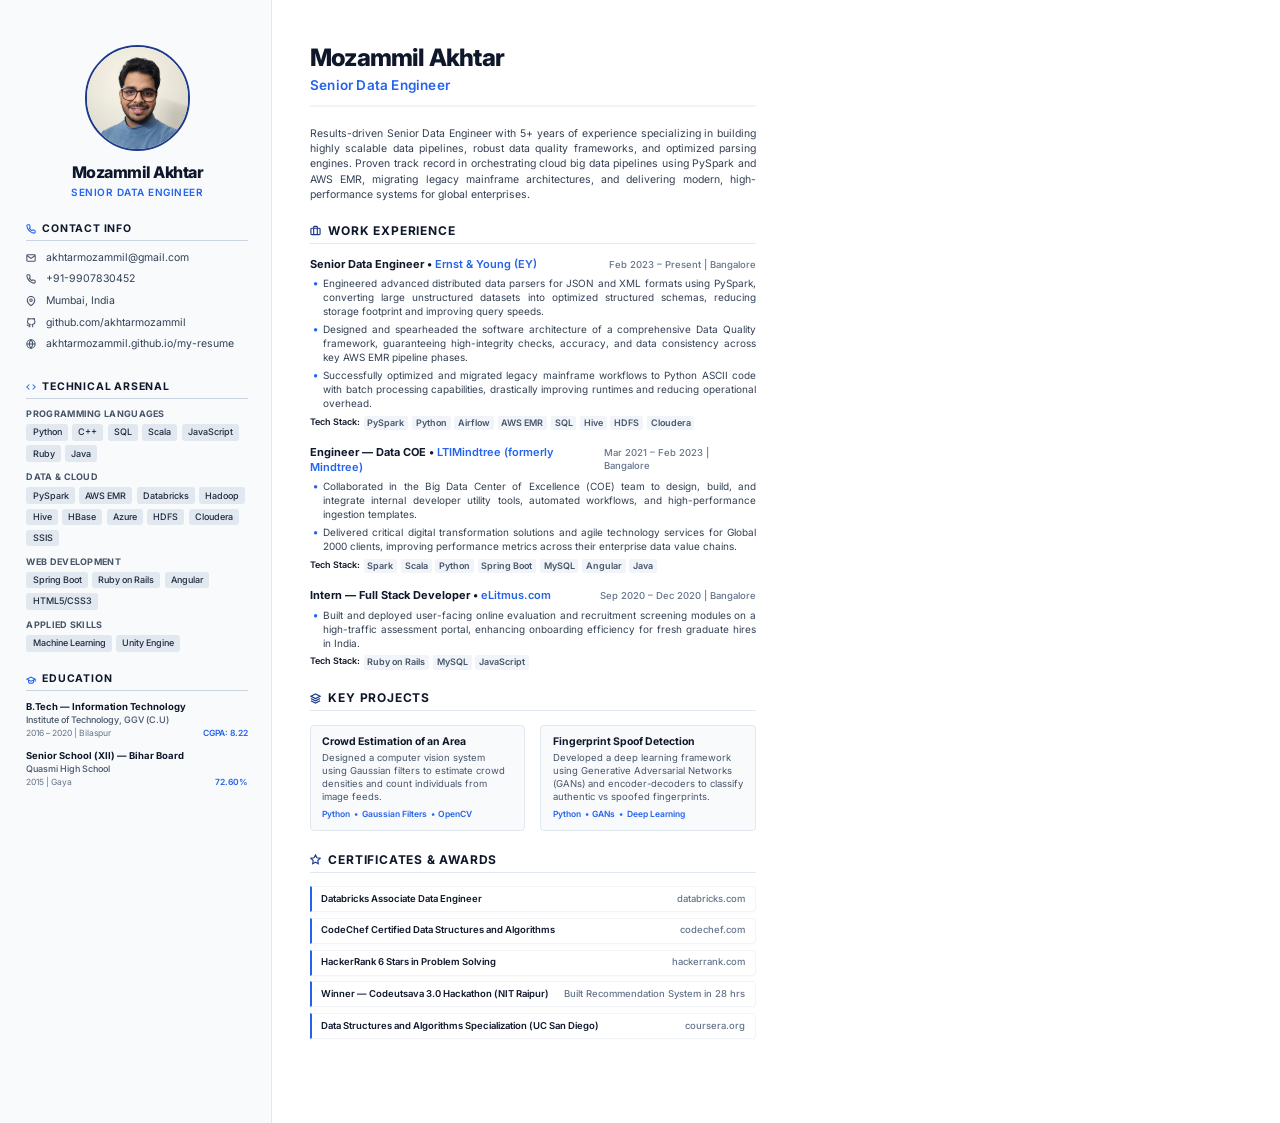
==== resume_pdf.html @ bd5a19d6 "Add modern single-page print-optimized resume PDF and update download link" ====
<!DOCTYPE html>
<html lang="en">
<head>
  <meta charset="UTF-8">
  <meta name="viewport" content="width=device-width, initial-scale=1.0">
  <title>Mozammil Akhtar — Resume</title>
  <style>
    @import url('https://fonts.googleapis.com/css2?family=Inter:wght@300;400;500;600;700;800&display=swap');

    @page {
      size: A4;
      margin: 0;
    }

    * {
      box-sizing: border-box;
      margin: 0;
      padding: 0;
    }

    body {
      font-family: 'Inter', sans-serif;
      color: #1e293b;
      background-color: #ffffff;
      line-height: 1.35;
      font-size: 10.5px;
      -webkit-print-color-adjust: exact;
      print-color-adjust: exact;
      width: 210mm;
      height: 297mm;
      overflow: hidden;
    }

    .resume {
      display: flex;
      width: 210mm;
      height: 297mm;
      overflow: hidden;
    }

    /* Left Sidebar */
    .sidebar {
      width: 72mm;
      height: 100%;
      background-color: #f8fafc;
      border-right: 1px solid #e2e8f0;
      padding: 12mm 6mm 10mm 7mm;
      display: flex;
      flex-direction: column;
      flex-shrink: 0;
    }

    /* Right Main Content */
    .main-content {
      width: 138mm;
      height: 100%;
      padding: 12mm 10mm 10mm 10mm;
      display: flex;
      flex-direction: column;
      overflow: hidden;
    }

    /* Profile Section */
    .profile-section {
      text-align: center;
      margin-bottom: 6mm;
    }

    .profile-img-container {
      position: relative;
      width: 28mm;
      height: 28mm;
      margin: 0 auto 3mm auto;
    }

    .profile-img {
      width: 100%;
      height: 100%;
      border-radius: 50%;
      object-fit: cover;
      border: 2.5px solid #1e3a8a;
    }

    .sidebar-name {
      font-size: 16px;
      font-weight: 800;
      color: #0f172a;
      letter-spacing: -0.5px;
      margin-bottom: 0.5mm;
    }

    .sidebar-subtitle {
      font-size: 10px;
      font-weight: 600;
      color: #2563eb;
      text-transform: uppercase;
      letter-spacing: 0.5px;
    }

    /* Sidebar Sections */
    .sidebar-block {
      margin-bottom: 5.5mm;
    }

    .sidebar-block:last-child {
      margin-bottom: 0;
    }

    .sidebar-title {
      font-size: 10.5px;
      font-weight: 700;
      color: #0f172a;
      text-transform: uppercase;
      letter-spacing: 0.8px;
      border-bottom: 1.5px solid #cbd5e1;
      padding-bottom: 1mm;
      margin-bottom: 2.5mm;
      display: flex;
      align-items: center;
      gap: 1.5mm;
    }

    .sidebar-title svg {
      color: #2563eb;
      flex-shrink: 0;
    }

    /* Contact Details */
    .contact-item {
      display: flex;
      align-items: center;
      gap: 2.5mm;
      margin-bottom: 2mm;
      color: #334155;
    }

    .contact-item svg {
      color: #475569;
      flex-shrink: 0;
    }

    .contact-item a {
      color: #334155;
      text-decoration: none;
      font-weight: 400;
    }

    .contact-item a:hover {
      color: #2563eb;
    }

    /* Skills */
    .skill-group {
      margin-bottom: 2.5mm;
    }

    .skill-group:last-child {
      margin-bottom: 0;
    }

    .skill-group-title {
      font-size: 9px;
      font-weight: 700;
      color: #475569;
      text-transform: uppercase;
      letter-spacing: 0.3px;
      margin-bottom: 1mm;
    }

    .skill-list {
      display: flex;
      flex-wrap: wrap;
      gap: 1.2mm;
    }

    .skill-badge {
      background-color: #e2e8f0;
      color: #1e293b;
      padding: 0.6mm 1.6mm;
      border-radius: 3px;
      font-size: 9px;
      font-weight: 500;
    }

    /* Education & Languages */
    .edu-item {
      margin-bottom: 3mm;
    }

    .edu-item:last-child {
      margin-bottom: 0;
    }

    .edu-degree {
      font-weight: 700;
      color: #0f172a;
      font-size: 9.5px;
    }

    .edu-school {
      color: #475569;
      font-size: 9px;
      font-weight: 500;
      margin-bottom: 0.5mm;
    }

    .edu-meta {
      display: flex;
      justify-content: space-between;
      color: #64748b;
      font-size: 8.5px;
    }

    .edu-score {
      font-weight: 600;
      color: #2563eb;
    }

    /* Main Content Sections */
    .main-header {
      margin-bottom: 5mm;
      padding-bottom: 3mm;
      border-bottom: 2px solid #f1f5f9;
    }

    .main-header-name {
      font-size: 24px;
      font-weight: 800;
      color: #0f172a;
      letter-spacing: -0.8px;
      line-height: 1.1;
      margin-bottom: 1mm;
    }

    .main-header-title {
      font-size: 13.5px;
      font-weight: 600;
      color: #2563eb;
      letter-spacing: 0.2px;
    }

    .summary-text {
      color: #334155;
      font-size: 10.5px;
      line-height: 1.45;
      text-align: justify;
    }

    .section-block {
      margin-bottom: 5.5mm;
    }

    .section-block:last-child {
      margin-bottom: 0;
    }

    .section-title {
      font-size: 12px;
      font-weight: 700;
      color: #0f172a;
      text-transform: uppercase;
      letter-spacing: 0.8px;
      border-bottom: 1.5px solid #e2e8f0;
      padding-bottom: 1mm;
      margin-bottom: 3.5mm;
      display: flex;
      align-items: center;
      gap: 2mm;
    }

    .section-title svg {
      color: #1e3a8a;
    }

    /* Experience Details */
    .exp-item {
      margin-bottom: 4mm;
    }

    .exp-item:last-child {
      margin-bottom: 0;
    }

    .exp-header {
      display: flex;
      justify-content: space-between;
      align-items: baseline;
      margin-bottom: 1.2mm;
    }

    .exp-role-company {
      font-size: 11px;
      font-weight: 700;
      color: #0f172a;
    }

    .exp-company {
      color: #2563eb;
      font-weight: 600;
    }

    .exp-meta {
      font-size: 9.5px;
      color: #64748b;
      font-weight: 500;
    }

    .exp-bullets {
      list-style-type: none;
      padding-left: 0;
    }

    .exp-bullets li {
      position: relative;
      padding-left: 3.5mm;
      margin-bottom: 1mm;
      color: #334155;
      font-size: 10px;
      line-height: 1.4;
      text-align: justify;
    }

    .exp-bullets li:last-child {
      margin-bottom: 0;
    }

    .exp-bullets li::before {
      content: "•";
      position: absolute;
      left: 0.8mm;
      color: #2563eb;
      font-weight: bold;
      font-size: 11px;
    }

    .exp-tech {
      margin-top: 1.5mm;
      font-size: 9px;
      color: #475569;
      font-weight: 600;
      display: flex;
      flex-wrap: wrap;
      gap: 1mm;
    }

    .exp-tech-label {
      color: #0f172a;
    }

    .exp-tech-tag {
      background-color: #f1f5f9;
      padding: 0.3mm 1mm;
      border-radius: 2px;
    }

    /* Projects */
    .proj-grid {
      display: grid;
      grid-template-columns: 1fr 1fr;
      gap: 4mm;
    }

    .proj-item {
      background-color: #f8fafc;
      border: 1px solid #e2e8f0;
      border-radius: 4px;
      padding: 2.5mm 3mm;
    }

    .proj-title {
      font-size: 10.5px;
      font-weight: 700;
      color: #0f172a;
      margin-bottom: 0.8mm;
    }

    .proj-desc {
      font-size: 9.5px;
      color: #475569;
      line-height: 1.35;
      margin-bottom: 1.5mm;
    }

    .proj-tech {
      font-size: 8.5px;
      font-weight: 600;
      color: #2563eb;
      display: flex;
      flex-wrap: wrap;
      gap: 1mm;
    }

    /* Certificates */
    .cert-grid {
      display: grid;
      grid-template-columns: 1fr;
      gap: 1.5mm;
    }

    .cert-item {
      display: flex;
      justify-content: space-between;
      align-items: center;
      background-color: #ffffff;
      border-left: 2px solid #2563eb;
      padding: 1.5mm 2.5mm;
      box-shadow: 0 1px 2px rgba(0,0,0,0.02);
      border-top: 1px solid #f1f5f9;
      border-right: 1px solid #f1f5f9;
      border-bottom: 1px solid #f1f5f9;
      border-radius: 0 4px 4px 0;
    }

    .cert-name {
      font-size: 9.5px;
      font-weight: 600;
      color: #0f172a;
    }

    .cert-issuer {
      font-size: 9.5px;
      color: #64748b;
      font-weight: 500;
    }
  </style>
</head>
<body>

  <div class="resume">
    <!-- Left Sidebar -->
    <div class="sidebar">
      <!-- Profile section -->
      <div class="profile-section">
        <div class="profile-img-container">
          <img src="assets/profile.jpg" alt="Mozammil Akhtar" class="profile-img">
        </div>
        <h2 class="sidebar-name">Mozammil Akhtar</h2>
        <div class="sidebar-subtitle">Senior Data Engineer</div>
      </div>

      <!-- Contact Info -->
      <div class="sidebar-block">
        <h3 class="sidebar-title">
          <svg width="10" height="10" fill="none" stroke="currentColor" stroke-width="2.5" viewBox="0 0 24 24"><path d="M22 16.92v3a2 2 0 0 1-2.18 2 19.79 19.79 0 0 1-8.63-3.07 19.5 19.5 0 0 1-6-6 19.79 19.79 0 0 1-3.07-8.67A2 2 0 0 1 4.11 2h3a2 2 0 0 1 2 1.72 12.84 12.84 0 0 0 .7 2.81 2 2 0 0 1-.45 2.11L8.09 9.91a16 16 0 0 0 6 6l1.27-1.27a2 2 0 0 1 2.11-.45 12.84 12.84 0 0 0 2.81.7A2 2 0 0 1 22 16.92z"/></svg>
          Contact Info
        </h3>
        <div class="contact-item">
          <svg width="10" height="10" fill="none" stroke="currentColor" stroke-width="2.5" viewBox="0 0 24 24"><path d="M4 4h16c1.1 0 2 .9 2 2v12c0 1.1-.9 2-2 2H4c-1.1 0-2-.9-2-2V6c0-1.1.9-2 2-2z"/><polyline points="22,6 12,13 2,6"/></svg>
          <a href="mailto:akhtarmozammil@gmail.com">akhtarmozammil@gmail.com</a>
        </div>
        <div class="contact-item">
          <svg width="10" height="10" fill="none" stroke="currentColor" stroke-width="2.5" viewBox="0 0 24 24"><path d="M22 16.92v3a2 2 0 0 1-2.18 2 19.79 19.79 0 0 1-8.63-3.07 19.5 19.5 0 0 1-6-6 19.79 19.79 0 0 1-3.07-8.67A2 2 0 0 1 4.11 2h3a2 2 0 0 1 2 1.72 12.84 12.84 0 0 0 .7 2.81 2 2 0 0 1-.45 2.11L8.09 9.91a16 16 0 0 0 6 6l1.27-1.27a2 2 0 0 1 2.11-.45 12.84 12.84 0 0 0 2.81.7A2 2 0 0 1 22 16.92z"/></svg>
          <span>+91-9907830452</span>
        </div>
        <div class="contact-item">
          <svg width="10" height="10" fill="none" stroke="currentColor" stroke-width="2.5" viewBox="0 0 24 24"><path d="M21 10c0 7-9 13-9 13s-9-6-9-13a9 9 0 0 1 18 0z"/><circle cx="12" cy="10" r="3"/></svg>
          <span>Mumbai, India</span>
        </div>
        <div class="contact-item">
          <svg width="10" height="10" fill="none" stroke="currentColor" stroke-width="2.5" viewBox="0 0 24 24"><path d="M9 19c-5 1.5-5-2.5-7-3m14 6v-3.87a3.37 3.37 0 0 0-.94-2.61c3.14-.35 6.44-1.54 6.44-7A5.44 5.44 0 0 0 20 4.77 5.07 5.07 0 0 0 19.91 1S18.73.65 16 2.48a13.38 13.38 0 0 0-7 0C6.27.65 5.09 1 5.09 1A5.07 5.07 0 0 0 5 4.77a5.44 5.44 0 0 0-1.5 3.78c0 5.42 3.3 6.61 6.44 7A3.37 3.37 0 0 0 9 18.13V22"/></svg>
          <a href="https://github.com/akhtarmozammil" target="_blank">github.com/akhtarmozammil</a>
        </div>
        <div class="contact-item">
          <svg width="10" height="10" fill="none" stroke="currentColor" stroke-width="2.5" viewBox="0 0 24 24"><circle cx="12" cy="12" r="10"/><line x1="2" y1="12" x2="22" y2="12"/><path d="M12 2a15.3 15.3 0 0 1 4 10 15.3 15.3 0 0 1-4 10 15.3 15.3 0 0 1-4-10 15.3 15.3 0 0 1 4-10z"/></svg>
          <a href="https://akhtarmozammil.github.io/my-resume" target="_blank">akhtarmozammil.github.io/my-resume</a>
        </div>
      </div>

      <!-- Technical Skills -->
      <div class="sidebar-block">
        <h3 class="sidebar-title">
          <svg width="10" height="10" fill="none" stroke="currentColor" stroke-width="2.5" viewBox="0 0 24 24"><polyline points="16 18 22 12 16 6"/><polyline points="8 6 2 12 8 18"/></svg>
          Technical Arsenal
        </h3>
        <div class="skill-group">
          <div class="skill-group-title">Programming Languages</div>
          <div class="skill-list">
            <span class="skill-badge">Python</span>
            <span class="skill-badge">C++</span>
            <span class="skill-badge">SQL</span>
            <span class="skill-badge">Scala</span>
            <span class="skill-badge">JavaScript</span>
            <span class="skill-badge">Ruby</span>
            <span class="skill-badge">Java</span>
          </div>
        </div>
        <div class="skill-group">
          <div class="skill-group-title">Data & Cloud</div>
          <div class="skill-list">
            <span class="skill-badge">PySpark</span>
            <span class="skill-badge">AWS EMR</span>
            <span class="skill-badge">Databricks</span>
            <span class="skill-badge">Hadoop</span>
            <span class="skill-badge">Hive</span>
            <span class="skill-badge">HBase</span>
            <span class="skill-badge">Azure</span>
            <span class="skill-badge">HDFS</span>
            <span class="skill-badge">Cloudera</span>
            <span class="skill-badge">SSIS</span>
          </div>
        </div>
        <div class="skill-group">
          <div class="skill-group-title">Web Development</div>
          <div class="skill-list">
            <span class="skill-badge">Spring Boot</span>
            <span class="skill-badge">Ruby on Rails</span>
            <span class="skill-badge">Angular</span>
            <span class="skill-badge">HTML5/CSS3</span>
          </div>
        </div>
        <div class="skill-group">
          <div class="skill-group-title">Applied Skills</div>
          <div class="skill-list">
            <span class="skill-badge">Machine Learning</span>
            <span class="skill-badge">Unity Engine</span>
          </div>
        </div>
      </div>

      <!-- Education -->
      <div class="sidebar-block">
        <h3 class="sidebar-title">
          <svg width="10" height="10" fill="none" stroke="currentColor" stroke-width="2.5" viewBox="0 0 24 24"><path d="M22 10v6M2 10l10-5 10 5-10 5z"/><path d="M6 12v5c0 2 2 3 6 3s6-1 6-3v-5"/></svg>
          Education
        </h3>
        <div class="edu-item">
          <div class="edu-degree">B.Tech — Information Technology</div>
          <div class="edu-school">Institute of Technology, GGV (C.U)</div>
          <div class="edu-meta">
            <span>2016 – 2020 | Bilaspur</span>
            <span class="edu-score">CGPA: 8.22</span>
          </div>
        </div>
        <div class="edu-item">
          <div class="edu-degree">Senior School (XII) — Bihar Board</div>
          <div class="edu-school">Quasmi High School</div>
          <div class="edu-meta">
            <span>2015 | Gaya</span>
            <span class="edu-score">72.60%</span>
          </div>
        </div>
      </div>
    </div>

    <!-- Right Main Content -->
    <div class="main-content">
      <!-- Header / Title -->
      <div class="main-header">
        <h1 class="main-header-name">Mozammil Akhtar</h1>
        <div class="main-header-title">Senior Data Engineer</div>
      </div>

      <!-- Executive Summary -->
      <div class="section-block">
        <p class="summary-text">
          Results-driven Senior Data Engineer with 5+ years of experience specializing in building highly scalable data pipelines, robust data quality frameworks, and optimized parsing engines. Proven track record in orchestrating cloud big data pipelines using PySpark and AWS EMR, migrating legacy mainframe architectures, and delivering modern, high-performance systems for global enterprises.
        </p>
      </div>

      <!-- Experience -->
      <div class="section-block">
        <h3 class="section-title">
          <svg width="11" height="11" fill="none" stroke="currentColor" stroke-width="2.5" viewBox="0 0 24 24"><rect x="2" y="7" width="20" height="14" rx="2" ry="2"/><path d="M16 21V5a2 2 0 0 0-2-2h-4a2 2 0 0 0-2 2v16"/></svg>
          Work Experience
        </h3>
        
        <!-- EY -->
        <div class="exp-item">
          <div class="exp-header">
            <span class="exp-role-company">Senior Data Engineer • <span class="exp-company">Ernst & Young (EY)</span></span>
            <span class="exp-meta">Feb 2023 – Present | Bangalore</span>
          </div>
          <ul class="exp-bullets">
            <li>Engineered advanced distributed data parsers for JSON and XML formats using PySpark, converting large unstructured datasets into optimized structured schemas, reducing storage footprint and improving query speeds.</li>
            <li>Designed and spearheaded the software architecture of a comprehensive Data Quality framework, guaranteeing high-integrity checks, accuracy, and data consistency across key AWS EMR pipeline phases.</li>
            <li>Successfully optimized and migrated legacy mainframe workflows to Python ASCII code with batch processing capabilities, drastically improving runtimes and reducing operational overhead.</li>
          </ul>
          <div class="exp-tech">
            <span class="exp-tech-label">Tech Stack:</span>
            <span class="exp-tech-tag">PySpark</span>
            <span class="exp-tech-tag">Python</span>
            <span class="exp-tech-tag">Airflow</span>
            <span class="exp-tech-tag">AWS EMR</span>
            <span class="exp-tech-tag">SQL</span>
            <span class="exp-tech-tag">Hive</span>
            <span class="exp-tech-tag">HDFS</span>
            <span class="exp-tech-tag">Cloudera</span>
          </div>
        </div>

        <!-- Mindtree -->
        <div class="exp-item">
          <div class="exp-header">
            <span class="exp-role-company">Engineer — Data COE • <span class="exp-company">LTIMindtree (formerly Mindtree)</span></span>
            <span class="exp-meta">Mar 2021 – Feb 2023 | Bangalore</span>
          </div>
          <ul class="exp-bullets">
            <li>Collaborated in the Big Data Center of Excellence (COE) team to design, build, and integrate internal developer utility tools, automated workflows, and high-performance ingestion templates.</li>
            <li>Delivered critical digital transformation solutions and agile technology services for Global 2000 clients, improving performance metrics across their enterprise data value chains.</li>
          </ul>
          <div class="exp-tech">
            <span class="exp-tech-label">Tech Stack:</span>
            <span class="exp-tech-tag">Spark</span>
            <span class="exp-tech-tag">Scala</span>
            <span class="exp-tech-tag">Python</span>
            <span class="exp-tech-tag">Spring Boot</span>
            <span class="exp-tech-tag">MySQL</span>
            <span class="exp-tech-tag">Angular</span>
            <span class="exp-tech-tag">Java</span>
          </div>
        </div>

        <!-- eLitmus -->
        <div class="exp-item">
          <div class="exp-header">
            <span class="exp-role-company">Intern — Full Stack Developer • <span class="exp-company">eLitmus.com</span></span>
            <span class="exp-meta">Sep 2020 – Dec 2020 | Bangalore</span>
          </div>
          <ul class="exp-bullets">
            <li>Built and deployed user-facing online evaluation and recruitment screening modules on a high-traffic assessment portal, enhancing onboarding efficiency for fresh graduate hires in India.</li>
          </ul>
          <div class="exp-tech">
            <span class="exp-tech-label">Tech Stack:</span>
            <span class="exp-tech-tag">Ruby on Rails</span>
            <span class="exp-tech-tag">MySQL</span>
            <span class="exp-tech-tag">JavaScript</span>
          </div>
        </div>
      </div>

      <!-- Projects -->
      <div class="section-block">
        <h3 class="section-title">
          <svg width="11" height="11" fill="none" stroke="currentColor" stroke-width="2.5" viewBox="0 0 24 24"><polygon points="12 2 2 7 12 12 22 7 12 2"/><polyline points="2 17 12 22 22 17"/><polyline points="2 12 12 17 22 12"/></svg>
          Key Projects
        </h3>
        <div class="proj-grid">
          <div class="proj-item">
            <h4 class="proj-title">Crowd Estimation of an Area</h4>
            <p class="proj-desc">Designed a computer vision system using Gaussian filters to estimate crowd densities and count individuals from image feeds.</p>
            <div class="proj-tech">
              <span>Python</span> • <span>Gaussian Filters</span> • <span>OpenCV</span>
            </div>
          </div>
          <div class="proj-item">
            <h4 class="proj-title">Fingerprint Spoof Detection</h4>
            <p class="proj-desc">Developed a deep learning framework using Generative Adversarial Networks (GANs) and encoder-decoders to classify authentic vs spoofed fingerprints.</p>
            <div class="proj-tech">
              <span>Python</span> • <span>GANs</span> • <span>Deep Learning</span>
            </div>
          </div>
        </div>
      </div>

      <!-- Certificates -->
      <div class="section-block">
        <h3 class="section-title">
          <svg width="11" height="11" fill="none" stroke="currentColor" stroke-width="2.5" viewBox="0 0 24 24"><path d="M12 2l3.09 6.26L22 9.27l-5 4.87 1.18 6.88L12 17.77l-6.18 3.25L7 14.14 2 9.27l6.91-1.01L12 2z"/></svg>
          Certificates & Awards
        </h3>
        <div class="cert-grid">
          <div class="cert-item">
            <span class="cert-name">Databricks Associate Data Engineer</span>
            <span class="cert-issuer">databricks.com</span>
          </div>
          <div class="cert-item">
            <span class="cert-name">CodeChef Certified Data Structures and Algorithms</span>
            <span class="cert-issuer">codechef.com</span>
          </div>
          <div class="cert-item">
            <span class="cert-name">HackerRank 6 Stars in Problem Solving</span>
            <span class="cert-issuer">hackerrank.com</span>
          </div>
          <div class="cert-item">
            <span class="cert-name">Winner — Codeutsava 3.0 Hackathon (NIT Raipur)</span>
            <span class="cert-issuer">Built Recommendation System in 28 hrs</span>
          </div>
          <div class="cert-item">
            <span class="cert-name">Data Structures and Algorithms Specialization (UC San Diego)</span>
            <span class="cert-issuer">coursera.org</span>
          </div>
        </div>
      </div>
    </div>
  </div>

</body>
</html>
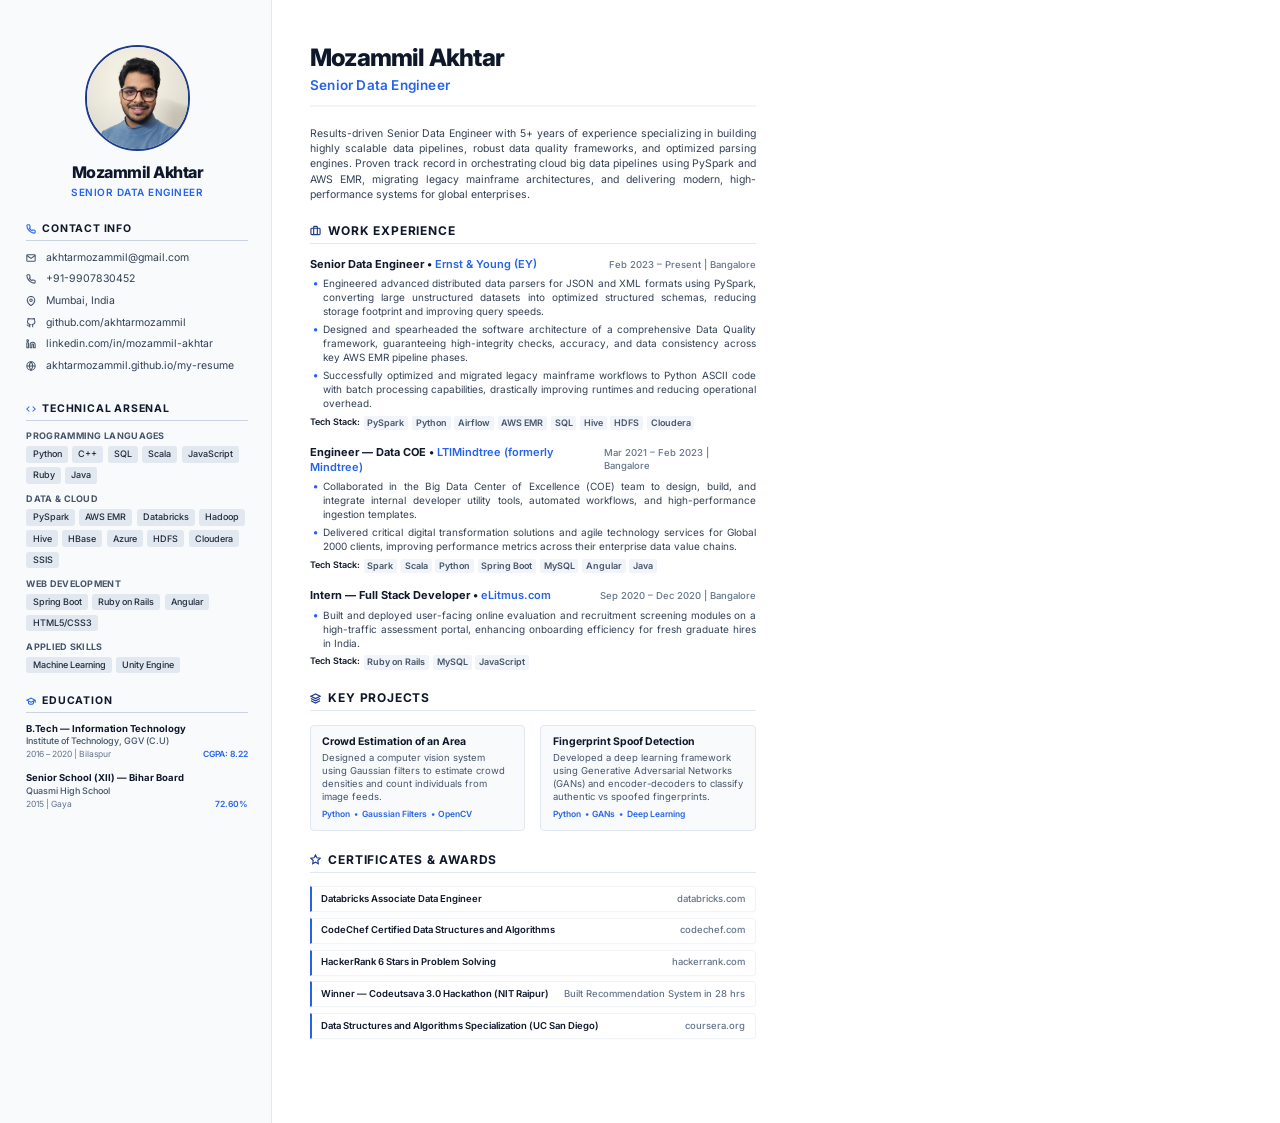
==== commit 1ae3f0d1: "Add LinkedIn profile link to website contact links and resume PDF" ====
--- a/resume_pdf.html
+++ b/resume_pdf.html
@@ -459,6 +459,10 @@
         <div class="contact-item">
           <svg width="10" height="10" fill="none" stroke="currentColor" stroke-width="2.5" viewBox="0 0 24 24"><path d="M9 19c-5 1.5-5-2.5-7-3m14 6v-3.87a3.37 3.37 0 0 0-.94-2.61c3.14-.35 6.44-1.54 6.44-7A5.44 5.44 0 0 0 20 4.77 5.07 5.07 0 0 0 19.91 1S18.73.65 16 2.48a13.38 13.38 0 0 0-7 0C6.27.65 5.09 1 5.09 1A5.07 5.07 0 0 0 5 4.77a5.44 5.44 0 0 0-1.5 3.78c0 5.42 3.3 6.61 6.44 7A3.37 3.37 0 0 0 9 18.13V22"/></svg>
           <a href="https://github.com/akhtarmozammil" target="_blank">github.com/akhtarmozammil</a>
+        </div>
+        <div class="contact-item">
+          <svg width="10" height="10" viewBox="0 0 24 24" fill="none" stroke="currentColor" stroke-width="2.5" stroke-linecap="round" stroke-linejoin="round"><path d="M16 8a6 6 0 0 1 6 6v7h-4v-7a2 2 0 0 0-2-2 2 2 0 0 0-2 2v7h-4v-7a6 6 0 0 1 6-6z"></path><rect x="2" y="9" width="4" height="12"></rect><circle cx="4" cy="4" r="2"></circle></svg>
+          <a href="https://www.linkedin.com/in/mozammil-akhtar/" target="_blank">linkedin.com/in/mozammil-akhtar</a>
         </div>
         <div class="contact-item">
           <svg width="10" height="10" fill="none" stroke="currentColor" stroke-width="2.5" viewBox="0 0 24 24"><circle cx="12" cy="12" r="10"/><line x1="2" y1="12" x2="22" y2="12"/><path d="M12 2a15.3 15.3 0 0 1 4 10 15.3 15.3 0 0 1-4 10 15.3 15.3 0 0 1-4-10 15.3 15.3 0 0 1 4-10z"/></svg>
